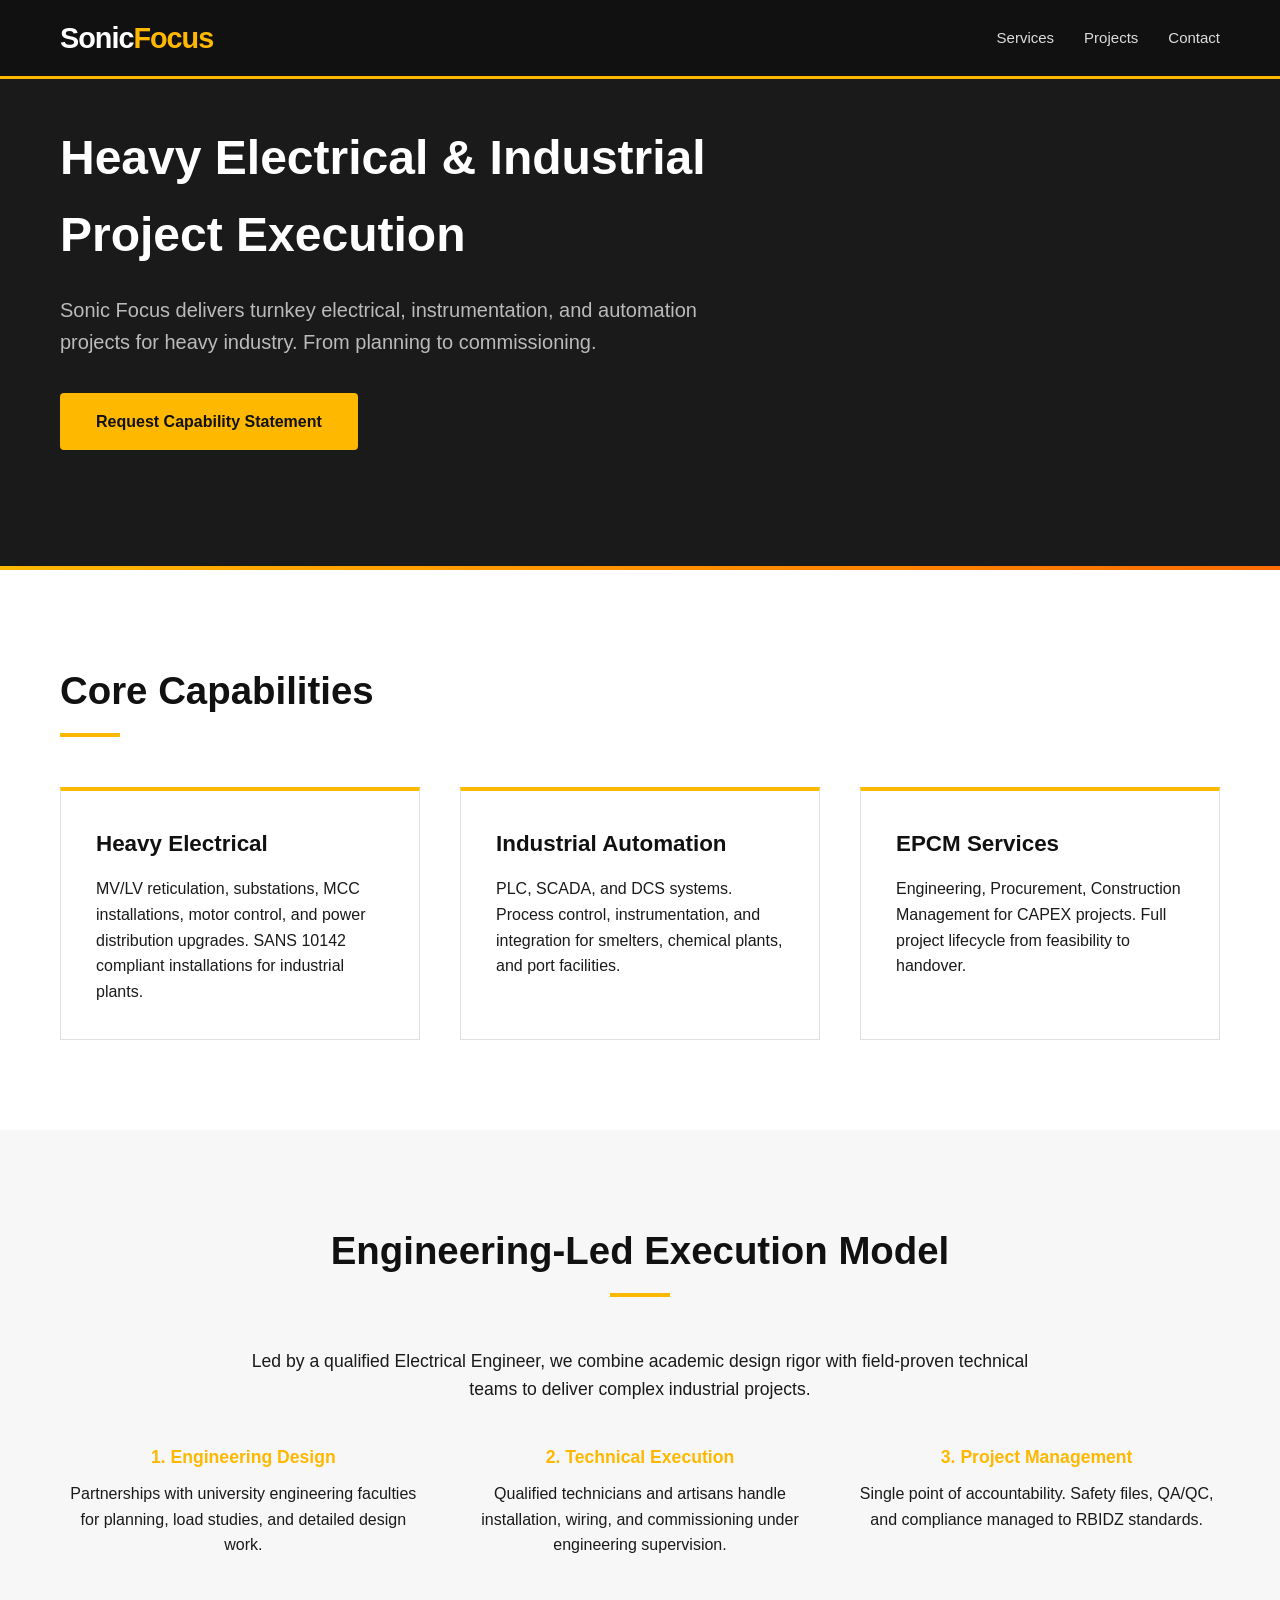
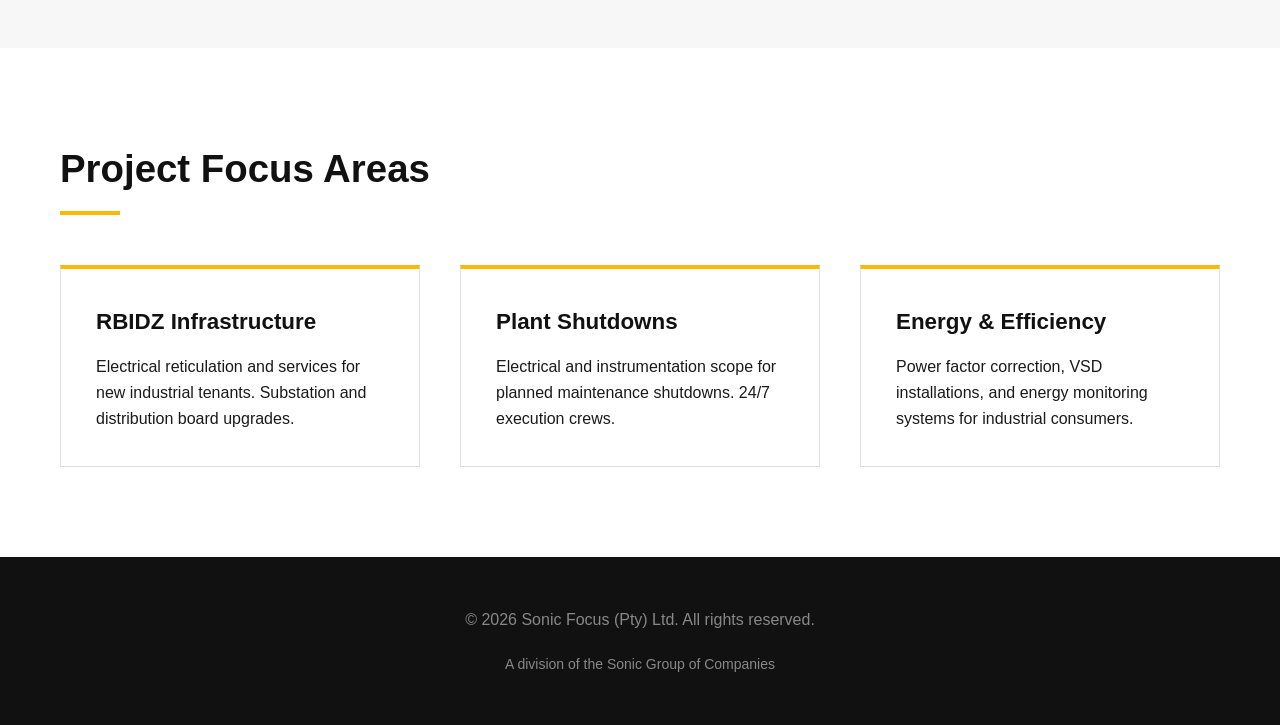
==== index.html @ 1034ff15 "Update header styling for fixed positioning Changed header position from sticky to fixed and added l" ====
<!DOCTYPE html>
<html lang="en">
<head>
    <meta charset="UTF-8">
    <meta name="viewport" content="width=device-width, initial-scale=1.0">
    <title>Sonic Focus | Industrial Electrical & Project Execution</title>
    <meta name="description" content="Sonic Focus executes heavy electrical, automation, and industrial projects within the Republic of South Africa. Engineering management and turnkey delivery.">
    <style>
        * { margin: 0; padding: 0; box-sizing: border-box; }
        body { 
            font-family: -apple-system, BlinkMacSystemFont, 'Segoe UI', Arial, sans-serif;
            line-height: 1.6; 
            color: #1a1a1a;
        }
        .container { max-width: 1200px; margin: 0 auto; padding: 0 20px; }
        
        /* Header */
        <!--
        header { 
            background: #111; 
            color: #fff; 
            padding: 15px 0;
            border-bottom: 3px solid #FFB800;
            position: sticky;
            top: 0;
        }
        -->
        header { 
    background: #111; 
    color: #fff; 
    padding: 15px 0;
    border-bottom: 3px solid #FFB800;
    position: fixed; /* changed from sticky */
    top: 0;
    left: 0;
    right: 0; /* added */
    width: 100%; /* added */
    z-index: 1000;
}
        nav { 
            display: flex; 
            justify-content: space-between; 
            align-items: center;
        }
        .logo { font-size: 1.8rem; font-weight: 800; letter-spacing: -1px; }
        .logo span { color: #FFB800; }
        .nav-links { display: flex; gap: 30px; }
        .nav-links a { 
            color: #ddd; 
            text-decoration: none; 
            font-weight: 500;
            font-size: 15px;
        }
        .nav-links a:hover { color: #FFB800; }
        
        /* Hero */
        .hero {
            background: #1a1a1a;
            color: #fff;
            padding: 120px 20px;
            position: relative;
        }
        .hero::after {
            content: '';
            position: absolute;
            bottom: 0;
            left: 0;
            right: 0;
            height: 4px;
            background: linear-gradient(90deg, #FFB800 0%, #FF6B00 100%);
        }
        .hero h1 { 
            font-size: 3rem; 
            margin-bottom: 20px; 
            max-width: 800px;
        }
        .hero p { 
            font-size: 1.25rem; 
            color: #bbb; 
            max-width: 700px; 
            margin-bottom: 35px;
        }
        .btn {
            display: inline-block;
            background: #FFB800;
            color: #111;
            padding: 16px 36px;
            text-decoration: none;
            border-radius: 4px;
            font-weight: 700;
            font-size: 16px;
        }
        .btn:hover { background: #FFA000; }
        
        /* Sections */
        section { padding: 90px 20px; }
        section h2 { 
            font-size: 2.4rem; 
            margin-bottom: 50px; 
            color: #111;
            position: relative;
            padding-bottom: 15px;
        }
        section h2::after {
            content: '';
            position: absolute;
            bottom: 0;
            left: 0;
            width: 60px;
            height: 4px;
            background: #FFB800;
        }
        .center-title h2::after { left: 50%; transform: translateX(-50%); }
        .center-title { text-align: center; }
        
        .grid-3 {
            display: grid;
            grid-template-columns: repeat(auto-fit, minmax(320px, 1fr));
            gap: 40px;
        }
        .card {
            background: #fff;
            padding: 35px;
            border: 1px solid #e0e0e0;
            border-top: 4px solid #FFB800;
        }
        .card h3 { margin-bottom: 15px; color: #111; font-size: 1.4rem; }
        
        /* Model section */
        #model { background: #f7f7f7; }
        .model-grid {
            display: grid;
            grid-template-columns: repeat(auto-fit, minmax(250px, 1fr));
            gap: 30px;
            margin-top: 40px;
        }
        .model-item { text-align: center; }
        .model-item strong { 
            display: block; 
            font-size: 1.1rem; 
            margin-bottom: 10px;
            color: #FFB800;
        }
        
        /* Footer */
        footer {
            background: #111;
            color: #888;
            padding: 50px 20px;
            text-align: center;
        }
        footer a { color: #FFB800; text-decoration: none; }
        .group { margin-top: 20px; font-size: 14px; }
        
        /* Mobile */
        @media (max-width: 768px) {
            .hero h1 { font-size: 2.1rem; }
            .nav-links { 
                flex-wrap: wrap;
                gap: 15px; 
                font-size: 14px;
            }
        }
    </style>
</head>
<body>
    <header>
        <div class="container">
            <nav>
                <div class="logo">Sonic<span>Focus</span></div>
                <!-- div class="nav-links">
                    <a href="#capabilities">Capabilities</a>
                    <a href="#model">Our Model</a>
                    <a href="#projects">Projects</a>
                    <a href="#contact">Contact</a>
            </div -->
                <div class="nav-links">
                    <a href="#services">Services</a>
                    <!-- a href="#about">About</a -->
                    <a href="#projects">Projects</a>
                    <a href="/contact.html">Contact</a>
                </div>
            </nav>
        </div>
    </header>

    <section class="hero">
        <div class="container">
            <h1>Heavy Electrical & Industrial Project Execution</h1>
            <p>Sonic Focus delivers turnkey electrical, instrumentation, and automation projects for heavy industry. From planning to commissioning.</p>
            <!-- a href="#contact" class="btn">Discuss Your Project</a -->
            <a href="/contact.html" class="btn">Request Capability Statement</a>
        </div>
    </section>

    <section id="capabilities">
        <div class="container">
            <h2>Core Capabilities</h2>
            <div class="grid-3">
                <div class="card">
                    <h3>Heavy Electrical</h3>
                    <p>MV/LV reticulation, substations, MCC installations, motor control, and power distribution upgrades. SANS 10142 compliant installations for industrial plants.</p>
                </div>
                <div class="card">
                    <h3>Industrial Automation</h3>
                    <p>PLC, SCADA, and DCS systems. Process control, instrumentation, and integration for smelters, chemical plants, and port facilities.</p>
                </div>
                <div class="card">
                    <h3>EPCM Services</h3>
                    <p>Engineering, Procurement, Construction Management for CAPEX projects. Full project lifecycle from feasibility to handover.</p>
                </div>
            </div>
        </div>
    </section>

    <section id="model">
        <div class="container">
            <div class="center-title">
                <h2>Engineering-Led Execution Model</h2>
                <p style="max-width: 800px; margin: 0 auto; font-size: 1.1rem;">
                    Led by a qualified Electrical Engineer, we combine academic design rigor with field-proven technical teams to deliver complex industrial projects.
                </p>
            </div>
            <div class="model-grid">
                <div class="model-item">
                    <strong>1. Engineering Design</strong>
                    <p>Partnerships with university engineering faculties for planning, load studies, and detailed design work.</p>
                </div>
                <div class="model-item">
                    <strong>2. Technical Execution</strong>
                    <p>Qualified technicians and artisans handle installation, wiring, and commissioning under engineering supervision.</p>
                </div>
                <div class="model-item">
                    <strong>3. Project Management</strong>
                    <p>Single point of accountability. Safety files, QA/QC, and compliance managed to RBIDZ standards.</p>
                </div>
                <!-- div class="model-item">
                    <strong>4. Local Delivery</strong>
                    <p>Richards Bay-based crews. Rapid mobilization for shutdowns and emergency works within the IDZ.</p>
            </div -->
            </div>
        </div>
    </section>

    <section id="projects">
        <div class="container">
            <h2>Project Focus Areas</h2>
            <div class="grid-3">
                <div class="card">
                    <h3>RBIDZ Infrastructure</h3>
                    <p>Electrical reticulation and services for new industrial tenants. Substation and distribution board upgrades.</p>
                </div>
                <div class="card">
                    <h3>Plant Shutdowns</h3>
                    <p>Electrical and instrumentation scope for planned maintenance shutdowns. 24/7 execution crews.</p>
                </div>
                <div class="card">
                    <h3>Energy & Efficiency</h3>
                    <p>Power factor correction, VSD installations, and energy monitoring systems for industrial consumers.</p>
                </div>
            </div>
        </div>
    </section>

    <footer>
        <div class="container">
            <p>&copy; 2026 Sonic Focus (Pty) Ltd. All rights reserved.</p>
            <p class="group">A division of the Sonic Group of Companies</p>
        </div>
    </footer>
</body>
</html>
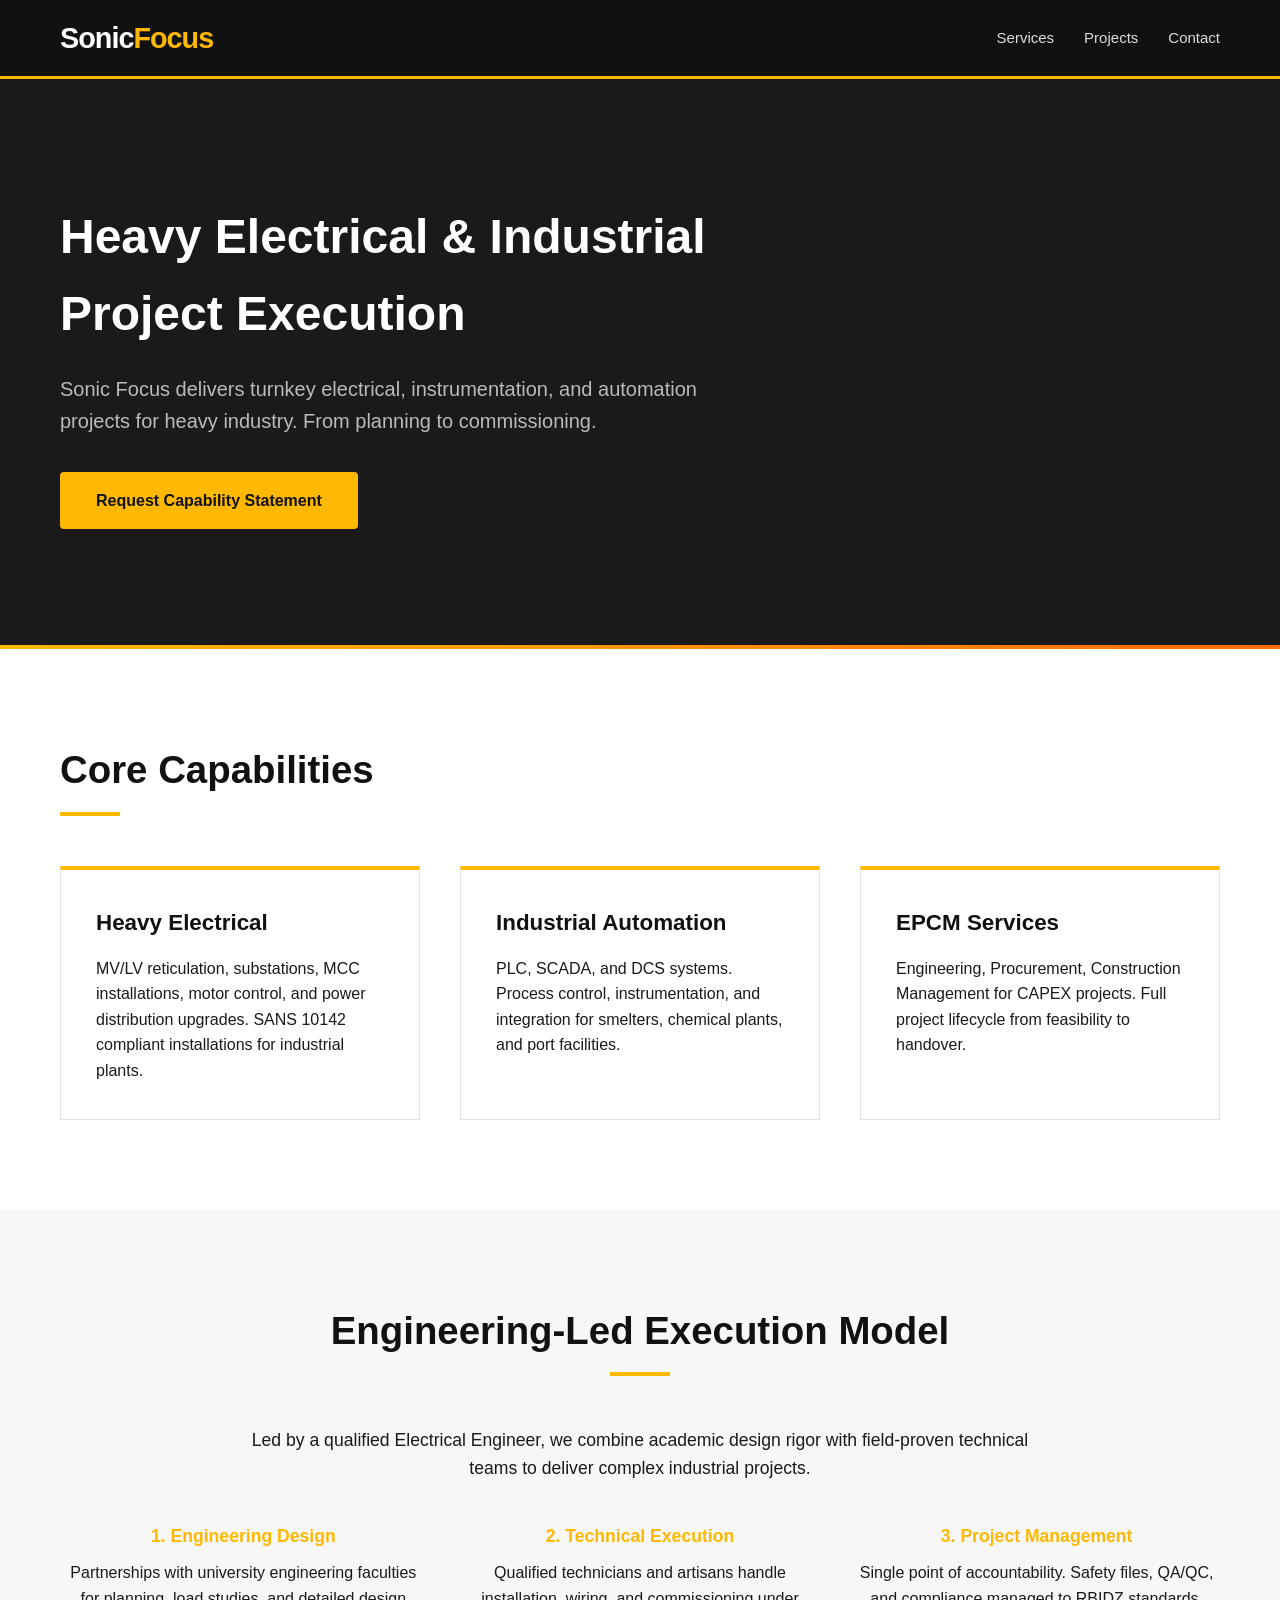
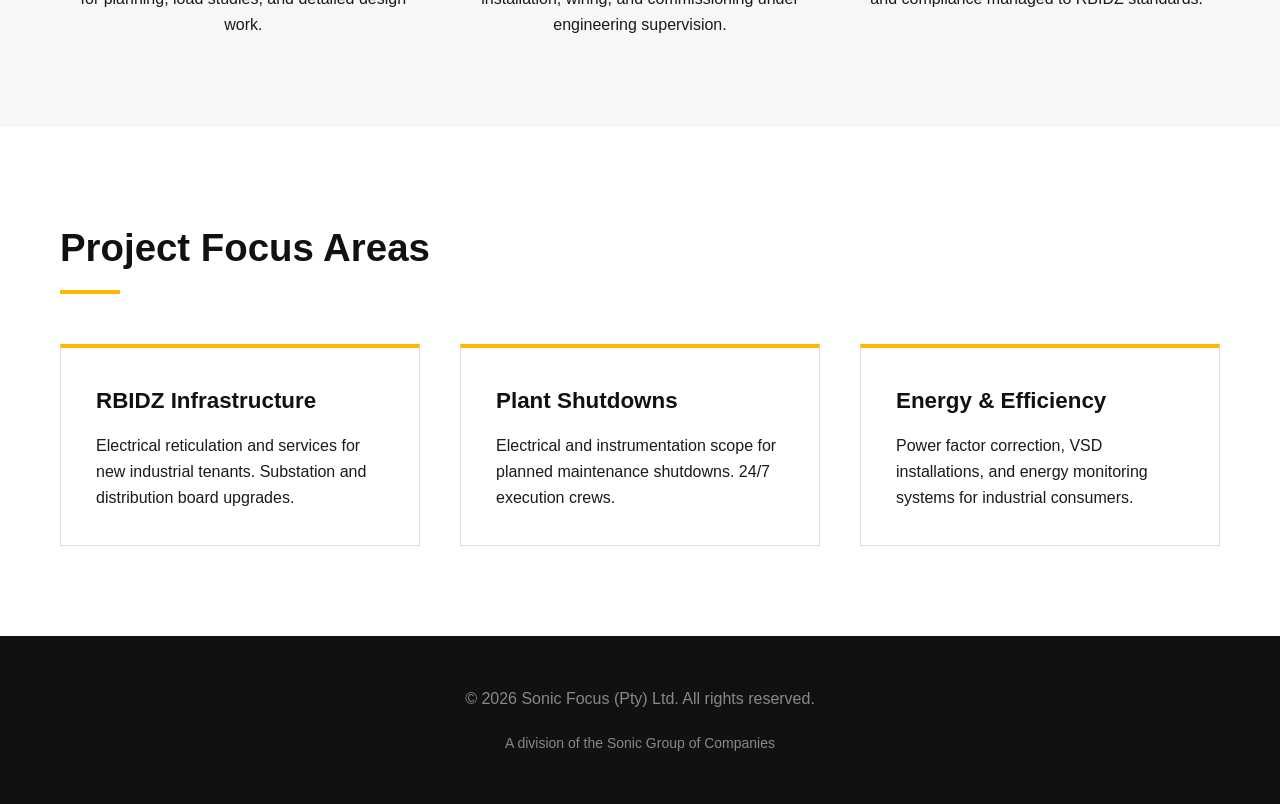
==== commit 0c81fd45: "Enhance header with sticky positioning and border Updated header styles to include a border and ensu" ====
--- a/index.html
+++ b/index.html
@@ -25,6 +25,8 @@
             top: 0;
         }
         -->
+
+        <!--
         header { 
     background: #111; 
     color: #fff; 
@@ -36,6 +38,17 @@
     right: 0; /* added */
     width: 100%; /* added */
     z-index: 1000;
+}
+        -->
+        header { 
+    background: #111; 
+    color: #fff; 
+    padding: 15px 0;
+    border-bottom: 3px solid #FFB800;
+    position: sticky;
+    top: 0;
+    z-index: 1000;   /* 1. Force it to top layer */
+    width: 100%;     /* 2. Prevents weird width bugs on some browsers */
 }
         nav { 
             display: flex; 
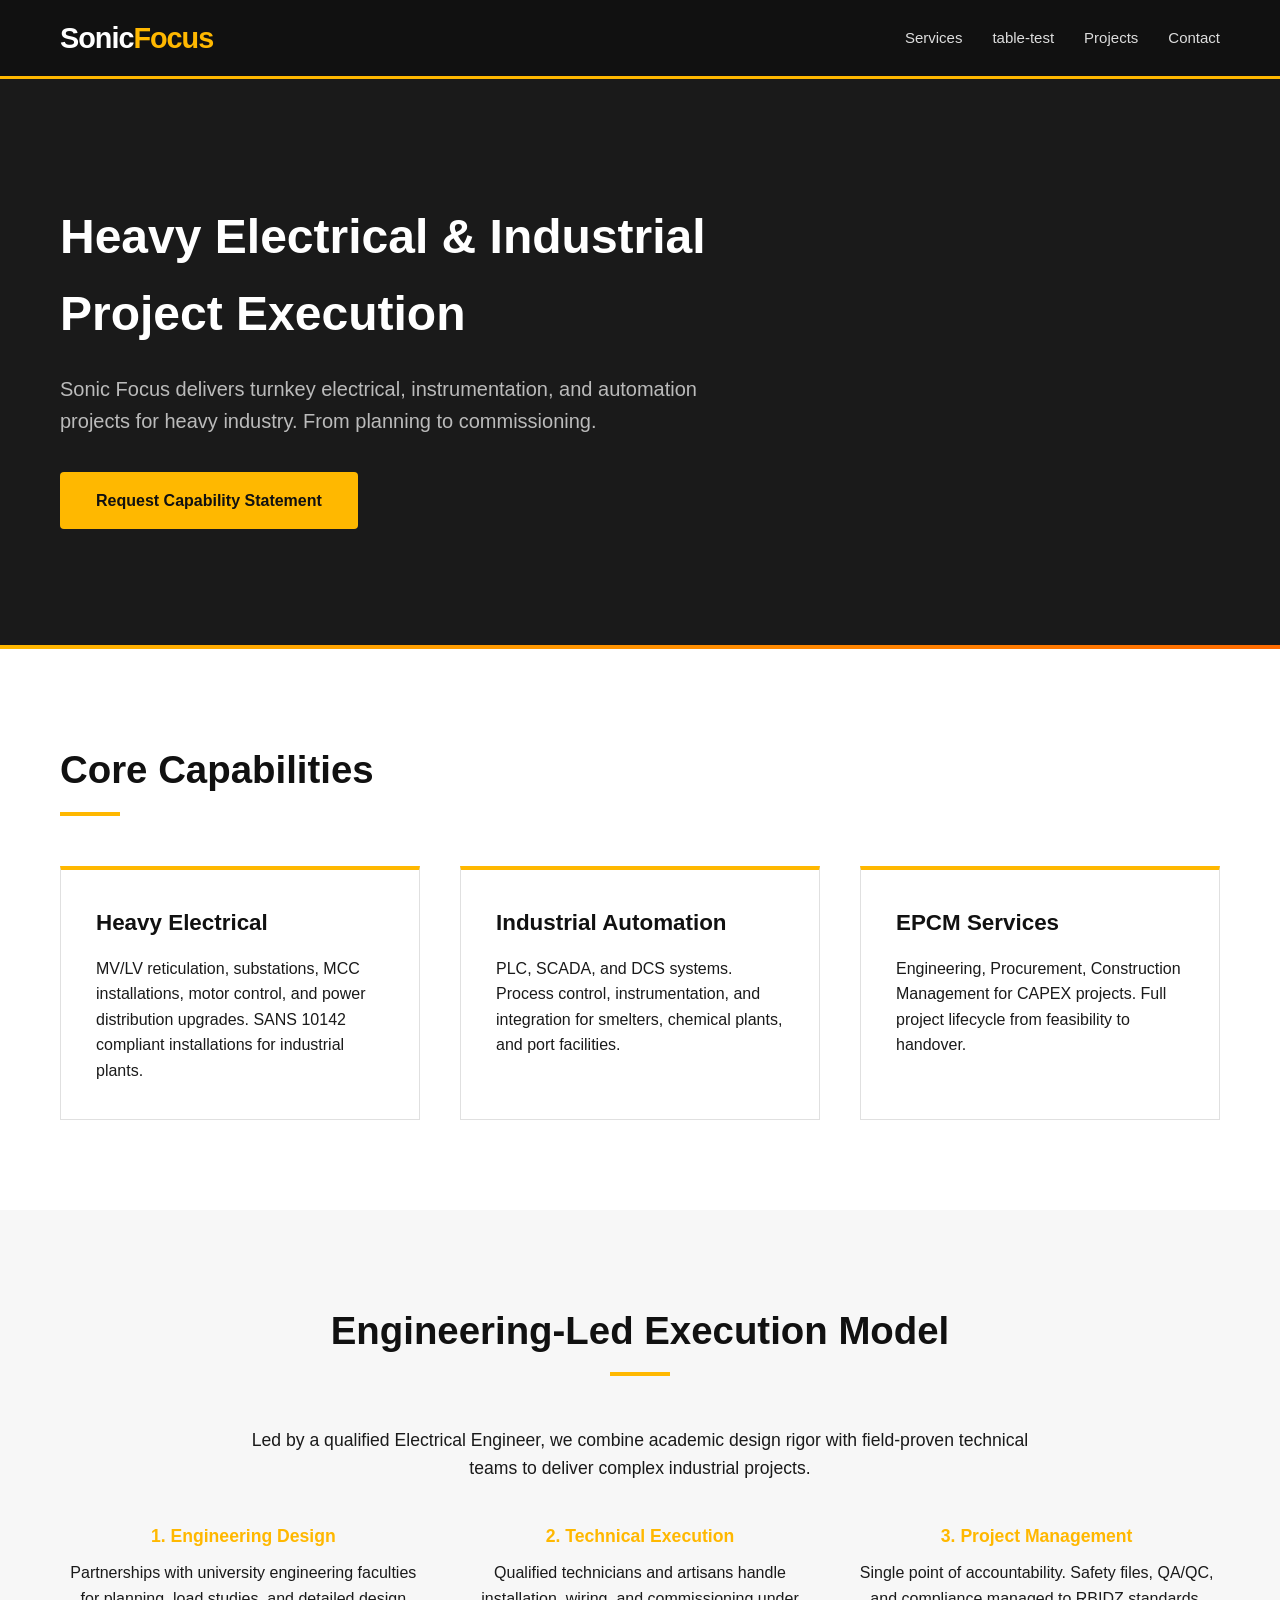
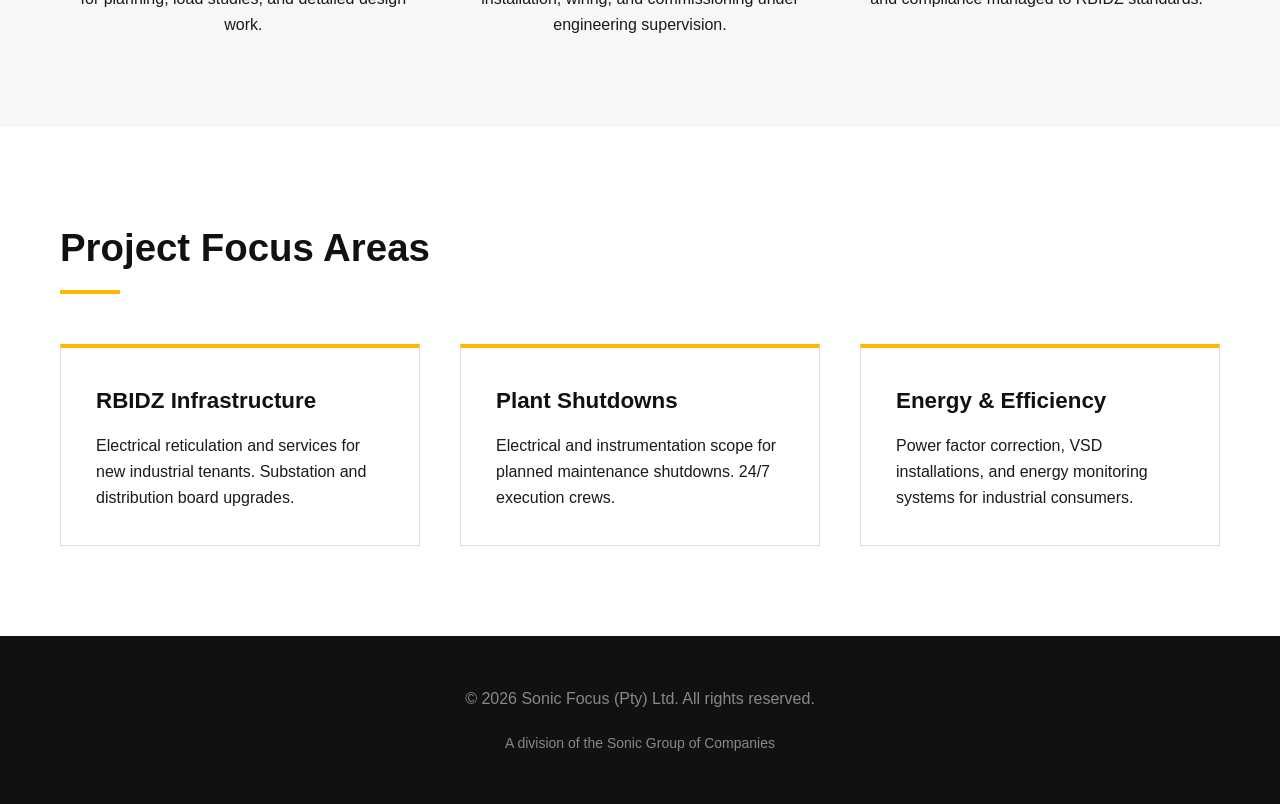
==== commit c94729f2: "Replace About link with table-test link" ====
--- a/index.html
+++ b/index.html
@@ -189,7 +189,7 @@
             </div -->
                 <div class="nav-links">
                     <a href="#services">Services</a>
-                    <!-- a href="#about">About</a -->
+                    <a href="/dynamic-table.html">table-test</a>
                     <a href="#projects">Projects</a>
                     <a href="/contact.html">Contact</a>
                 </div>
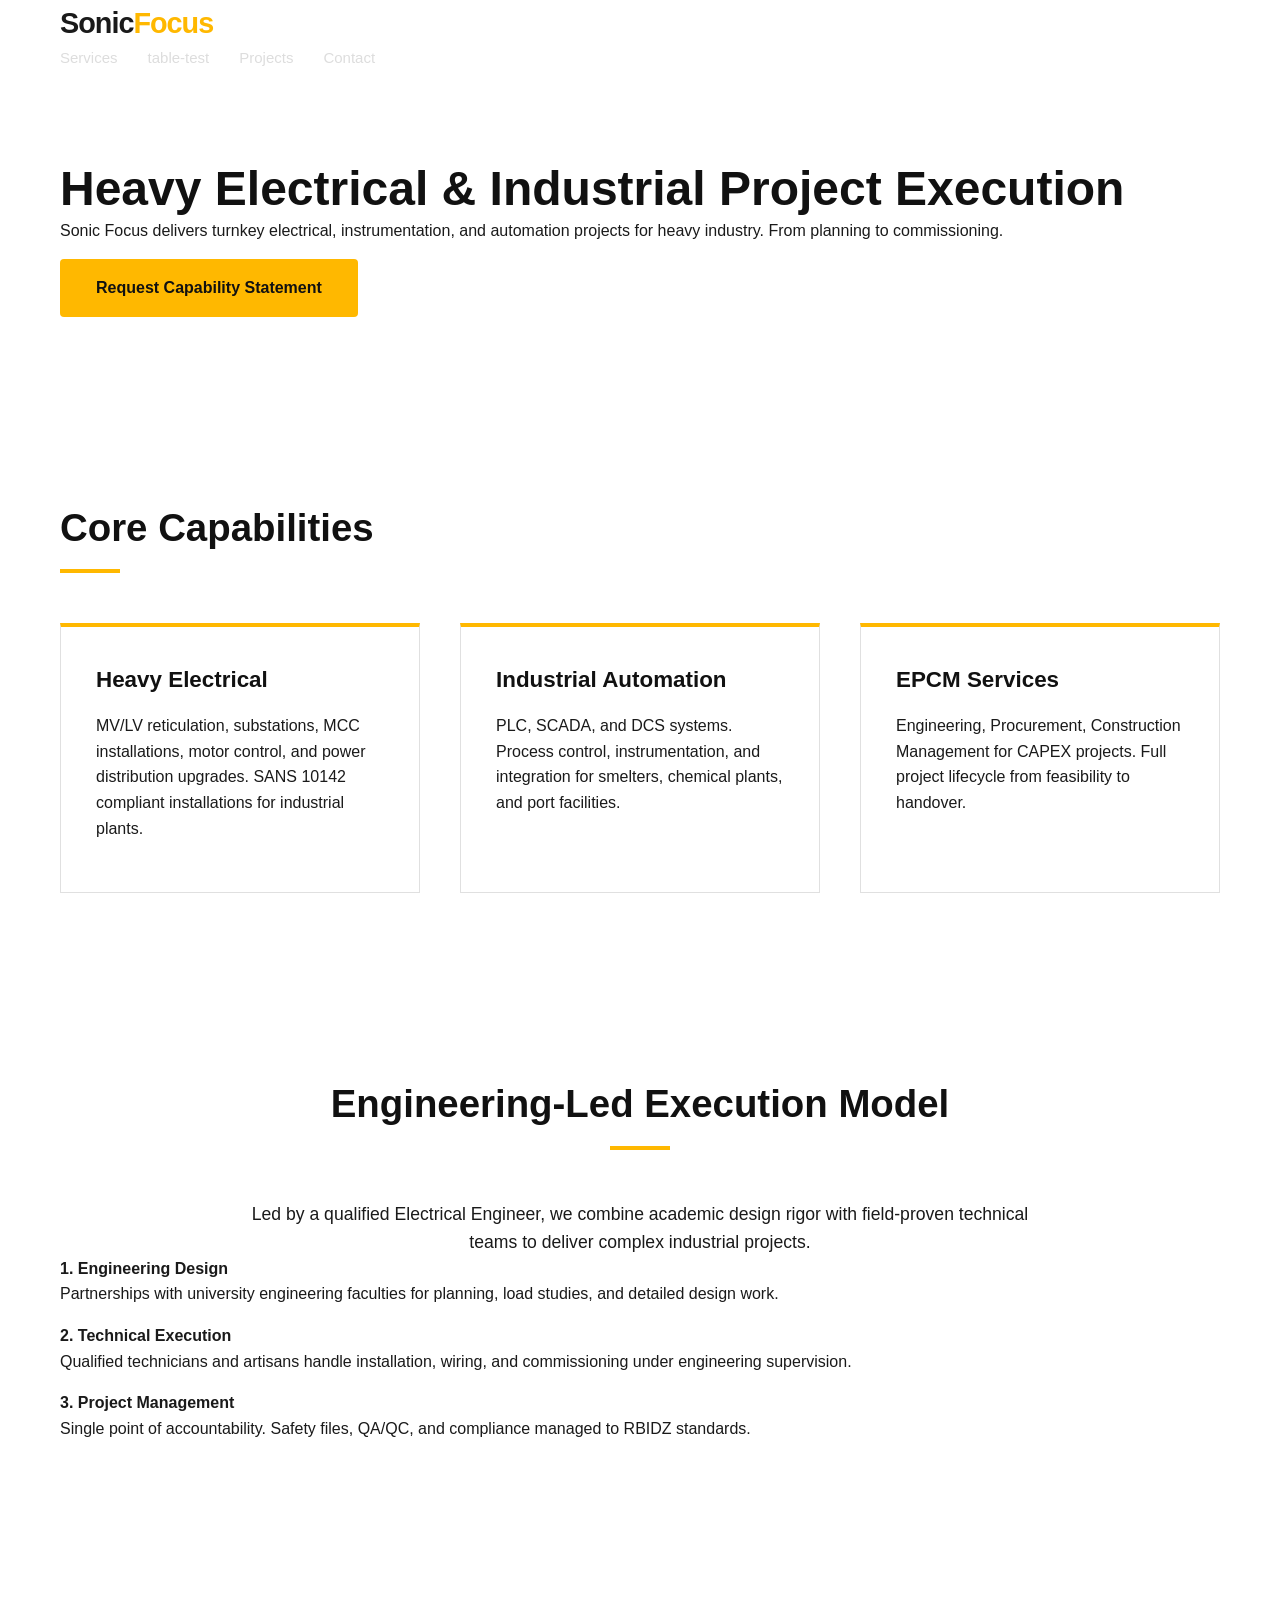
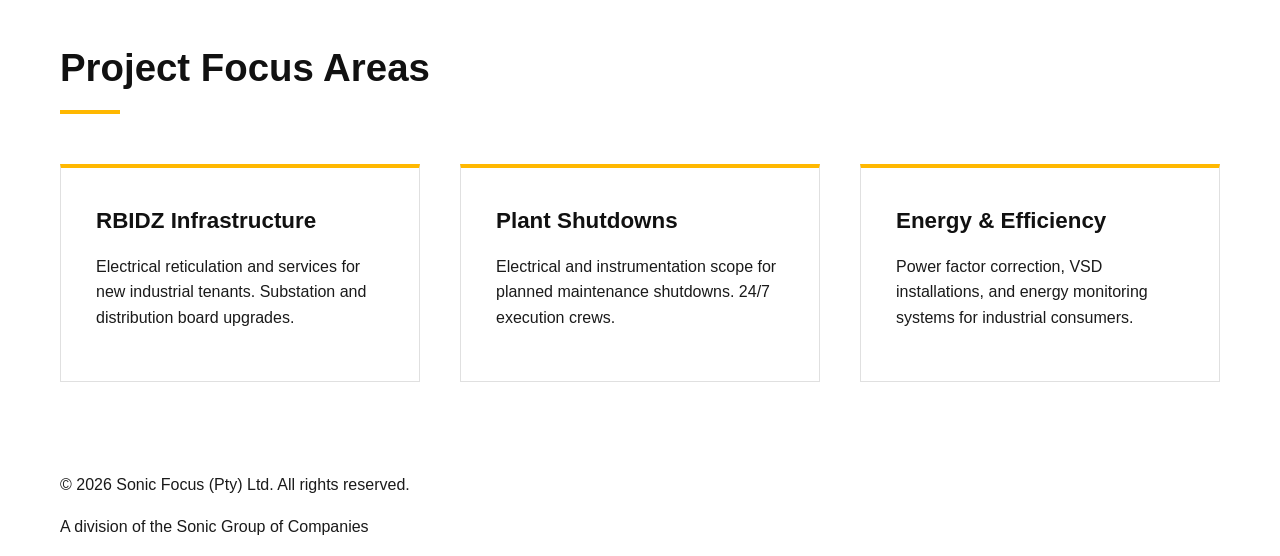
==== commit 85f53584: "Link external CSS instead of using inline styles Removed inline styles and linked external styleshee" ====
--- a/index.html
+++ b/index.html
@@ -5,176 +5,7 @@
     <meta name="viewport" content="width=device-width, initial-scale=1.0">
     <title>Sonic Focus | Industrial Electrical & Project Execution</title>
     <meta name="description" content="Sonic Focus executes heavy electrical, automation, and industrial projects within the Republic of South Africa. Engineering management and turnkey delivery.">
-    <style>
-        * { margin: 0; padding: 0; box-sizing: border-box; }
-        body { 
-            font-family: -apple-system, BlinkMacSystemFont, 'Segoe UI', Arial, sans-serif;
-            line-height: 1.6; 
-            color: #1a1a1a;
-        }
-        .container { max-width: 1200px; margin: 0 auto; padding: 0 20px; }
-        
-        /* Header */
-        <!--
-        header { 
-            background: #111; 
-            color: #fff; 
-            padding: 15px 0;
-            border-bottom: 3px solid #FFB800;
-            position: sticky;
-            top: 0;
-        }
-        -->
-
-        <!--
-        header { 
-    background: #111; 
-    color: #fff; 
-    padding: 15px 0;
-    border-bottom: 3px solid #FFB800;
-    position: fixed; /* changed from sticky */
-    top: 0;
-    left: 0;
-    right: 0; /* added */
-    width: 100%; /* added */
-    z-index: 1000;
-}
-        -->
-        header { 
-    background: #111; 
-    color: #fff; 
-    padding: 15px 0;
-    border-bottom: 3px solid #FFB800;
-    position: sticky;
-    top: 0;
-    z-index: 1000;   /* 1. Force it to top layer */
-    width: 100%;     /* 2. Prevents weird width bugs on some browsers */
-}
-        nav { 
-            display: flex; 
-            justify-content: space-between; 
-            align-items: center;
-        }
-        .logo { font-size: 1.8rem; font-weight: 800; letter-spacing: -1px; }
-        .logo span { color: #FFB800; }
-        .nav-links { display: flex; gap: 30px; }
-        .nav-links a { 
-            color: #ddd; 
-            text-decoration: none; 
-            font-weight: 500;
-            font-size: 15px;
-        }
-        .nav-links a:hover { color: #FFB800; }
-        
-        /* Hero */
-        .hero {
-            background: #1a1a1a;
-            color: #fff;
-            padding: 120px 20px;
-            position: relative;
-        }
-        .hero::after {
-            content: '';
-            position: absolute;
-            bottom: 0;
-            left: 0;
-            right: 0;
-            height: 4px;
-            background: linear-gradient(90deg, #FFB800 0%, #FF6B00 100%);
-        }
-        .hero h1 { 
-            font-size: 3rem; 
-            margin-bottom: 20px; 
-            max-width: 800px;
-        }
-        .hero p { 
-            font-size: 1.25rem; 
-            color: #bbb; 
-            max-width: 700px; 
-            margin-bottom: 35px;
-        }
-        .btn {
-            display: inline-block;
-            background: #FFB800;
-            color: #111;
-            padding: 16px 36px;
-            text-decoration: none;
-            border-radius: 4px;
-            font-weight: 700;
-            font-size: 16px;
-        }
-        .btn:hover { background: #FFA000; }
-        
-        /* Sections */
-        section { padding: 90px 20px; }
-        section h2 { 
-            font-size: 2.4rem; 
-            margin-bottom: 50px; 
-            color: #111;
-            position: relative;
-            padding-bottom: 15px;
-        }
-        section h2::after {
-            content: '';
-            position: absolute;
-            bottom: 0;
-            left: 0;
-            width: 60px;
-            height: 4px;
-            background: #FFB800;
-        }
-        .center-title h2::after { left: 50%; transform: translateX(-50%); }
-        .center-title { text-align: center; }
-        
-        .grid-3 {
-            display: grid;
-            grid-template-columns: repeat(auto-fit, minmax(320px, 1fr));
-            gap: 40px;
-        }
-        .card {
-            background: #fff;
-            padding: 35px;
-            border: 1px solid #e0e0e0;
-            border-top: 4px solid #FFB800;
-        }
-        .card h3 { margin-bottom: 15px; color: #111; font-size: 1.4rem; }
-        
-        /* Model section */
-        #model { background: #f7f7f7; }
-        .model-grid {
-            display: grid;
-            grid-template-columns: repeat(auto-fit, minmax(250px, 1fr));
-            gap: 30px;
-            margin-top: 40px;
-        }
-        .model-item { text-align: center; }
-        .model-item strong { 
-            display: block; 
-            font-size: 1.1rem; 
-            margin-bottom: 10px;
-            color: #FFB800;
-        }
-        
-        /* Footer */
-        footer {
-            background: #111;
-            color: #888;
-            padding: 50px 20px;
-            text-align: center;
-        }
-        footer a { color: #FFB800; text-decoration: none; }
-        .group { margin-top: 20px; font-size: 14px; }
-        
-        /* Mobile */
-        @media (max-width: 768px) {
-            .hero h1 { font-size: 2.1rem; }
-            .nav-links { 
-                flex-wrap: wrap;
-                gap: 15px; 
-                font-size: 14px;
-            }
-        }
-    </style>
+    <link rel="stylesheet" href="/assets/css/sonic.css">
 </head>
 <body>
     <header>
--- a/assets/css/sonic.css
+++ b/assets/css/sonic.css
@@ -0,0 +1,203 @@
+/* /assets/css/sonic.css */
+/* Sonic Focus - Global Stylesheet */
+/* Used on: public site + client portal */
+
+:root {
+  /* Brand Colors */
+  --sf-dark: #111111;
+  --sf-gold: #FFB800;
+  --sf-gold-hover: #FFA000;
+  --sf-orange: #FF6B00;
+  --sf-text: #1A1A1A;
+  --sf-text-light: #666666;
+  --sf-text-muted: #888888;
+  --sf-white: #FFFFFF;
+  --sf-border: #E0E0E0;
+  --sf-bg-light: #F7F7F7;
+  --sf-success: #16A34A;
+  
+  /* Layout */
+  --header-height: 64px;
+  --container-width: 1200px;
+  --font: -apple-system, BlinkMacSystemFont, 'Segoe UI', Arial, sans-serif;
+}
+
+/* Reset & Base */
+* { margin: 0; padding: 0; box-sizing: border-box; }
+
+body { 
+  font-family: var(--font);
+  line-height: 1.6; 
+  color: var(--sf-text);
+  background: var(--sf-white);
+  display: flex;
+  flex-direction: column;
+  min-height: 100vh;
+}
+
+.container { 
+  max-width: var(--container-width); 
+  margin: 0 auto; 
+  padding: 0 20px; 
+}
+
+/* Typography */
+h1, h2, h3 { color: var(--sf-dark); font-weight: 700; }
+h1 { font-size: 3rem; line-height: 1.2; }
+h2 { 
+  font-size: 2.4rem; 
+  margin-bottom: 50px; 
+  position: relative;
+  padding-bottom: 15px;
+}
+h2::after {
+  content: '';
+  position: absolute;
+  bottom: 0;
+  left: 0;
+  width: 60px;
+  height: 4px;
+  background: var(--sf-gold);
+}
+.center-title { text-align: center; }
+.center-title h2::after { left: 50%; transform: translateX(-50%); }
+
+p { margin-bottom: 1rem; }
+
+/* Header - Used site-wide */
+.site-header { 
+  background: var(--sf-dark); 
+  color: var(--sf-white); 
+  padding: 15px 0;
+  border-bottom: 3px solid var(--sf-gold);
+  position: sticky;
+  top: 0;
+  z-index: 1000;
+  width: 100%;
+}
+
+.site-header nav { 
+  display: flex; 
+  justify-content: space-between; 
+  align-items: center;
+}
+
+.logo { 
+  font-size: 1.8rem; 
+  font-weight: 800; 
+  letter-spacing: -1px; 
+}
+
+.logo span { color: var(--sf-gold); }
+
+.nav-links { 
+  display: flex; 
+  gap: 30px; 
+}
+
+.nav-links a { 
+  color: #ddd; 
+  text-decoration: none; 
+  font-weight: 500;
+  font-size: 15px;
+  transition: color 0.2s;
+}
+
+.nav-links a:hover, 
+.nav-links a.active { color: var(--sf-gold); }
+
+/* Buttons */
+.btn {
+  display: inline-block;
+  background: var(--sf-gold);
+  color: var(--sf-dark);
+  padding: 16px 36px;
+  text-decoration: none;
+  border-radius: 4px;
+  font-weight: 700;
+  font-size: 16px;
+  transition: all 0.2s;
+  border: none;
+  cursor: pointer;
+}
+
+.btn:hover { 
+  background: var(--sf-gold-hover); 
+  transform: translateY(-1px);
+}
+
+.btn-secondary {
+  background: transparent;
+  color: var(--sf-text);
+  border: 1px solid var(--sf-border);
+}
+
+.btn-secondary:hover {
+  background: var(--sf-bg-light);
+}
+
+/* Grid System */
+.grid-3 {
+  display: grid;
+  grid-template-columns: repeat(auto-fit, minmax(320px, 1fr));
+  gap: 40px;
+}
+
+/* Cards */
+.card {
+  background: var(--sf-white);
+  padding: 35px;
+  border: 1px solid var(--sf-border);
+  border-top: 4px solid var(--sf-gold);
+}
+
+.card h3 { 
+  margin-bottom: 15px; 
+  color: var(--sf-dark); 
+  font-size: 1.4rem; 
+}
+
+/* Sections */
+section { padding: 90px 20px; }
+main { flex: 1; }
+
+/* Footer - Used site-wide */
+.site-footer {
+  background: var(--sf-dark);
+  color: var(--sf-text-muted);
+  padding: 50px 20px;
+  text-align: center;
+  margin-top: auto;
+}
+
+.site-footer a { 
+  color: var(--sf-gold); 
+  text-decoration: none; 
+}
+
+.site-footer a:hover {
+  text-decoration: underline;
+}
+
+.site-footer .group { 
+  margin-top: 20px; 
+  font-size: 14px; 
+}
+
+/* Utilities */
+.text-center { text-align: center; }
+.mt-1 { margin-top: 1rem; }
+.mt-2 { margin-top: 2rem; }
+
+/* Mobile */
+@media (max-width: 768px) {
+  h1 { font-size: 2.1rem; }
+  h2 { font-size: 2rem; }
+  .nav-links { 
+    flex-wrap: wrap;
+    gap: 15px; 
+    font-size: 14px;
+  }
+  section { padding: 60px 20px; }
+  .grid-3 { gap: 25px; }
+}
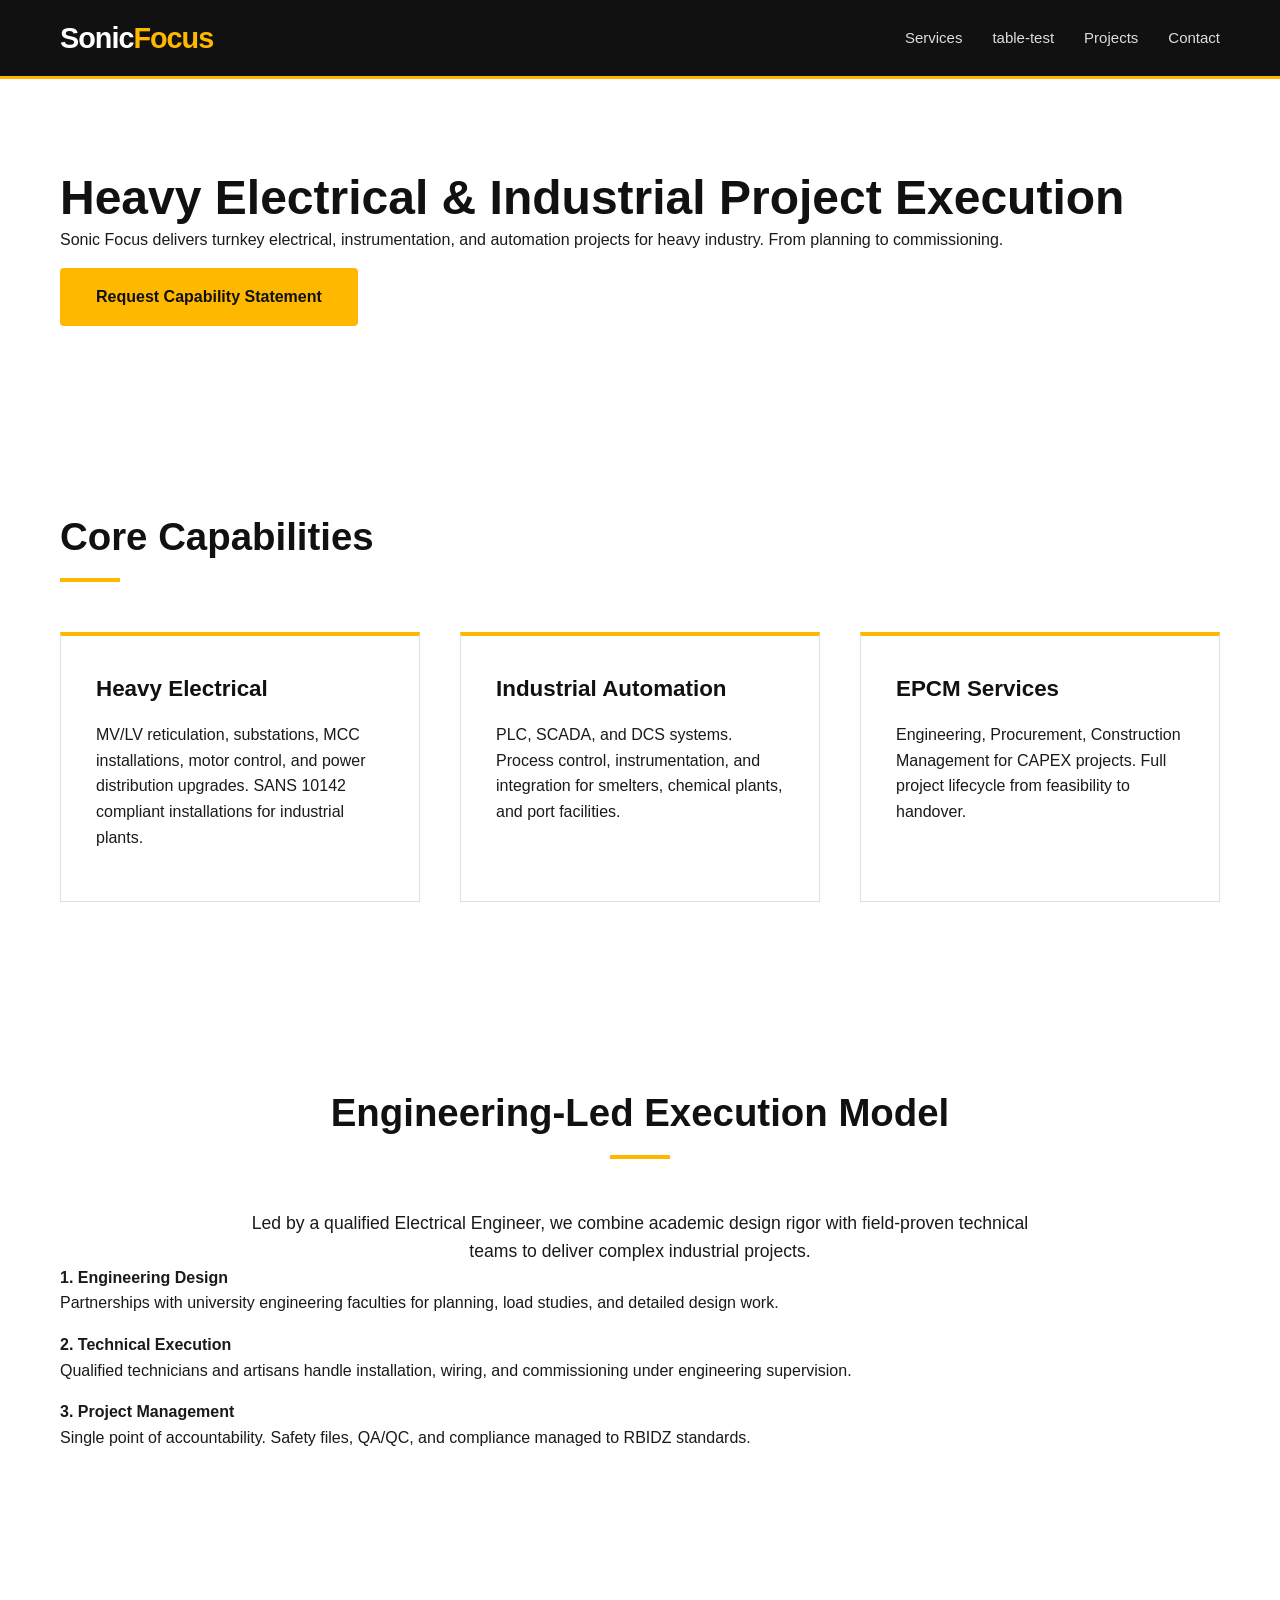
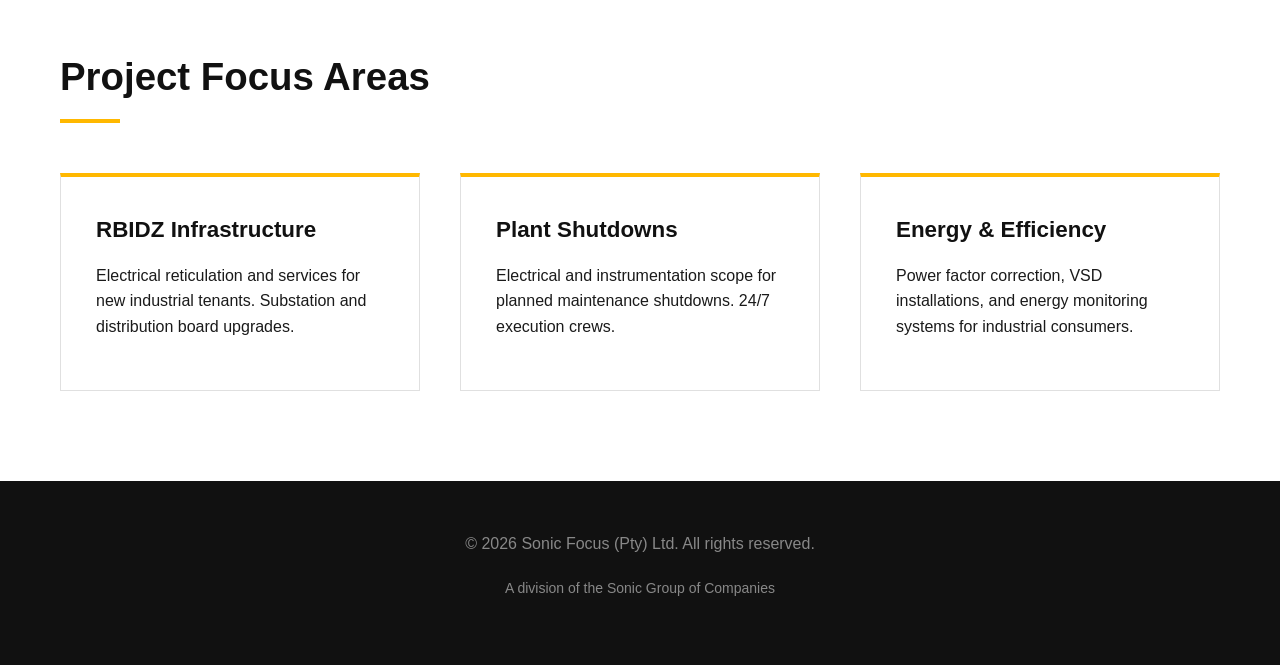
==== commit 1d3080f6: "Change header and footer styles to class-based" ====
--- a/index.html
+++ b/index.html
@@ -8,7 +8,7 @@
     <link rel="stylesheet" href="/assets/css/sonic.css">
 </head>
 <body>
-    <header>
+    <header class="site-header">
         <div class="container">
             <nav>
                 <div class="logo">Sonic<span>Focus</span></div>
@@ -106,7 +106,7 @@
         </div>
     </section>
 
-    <footer>
+    <footer class="site-footer">
         <div class="container">
             <p>&copy; 2026 Sonic Focus (Pty) Ltd. All rights reserved.</p>
             <p class="group">A division of the Sonic Group of Companies</p>
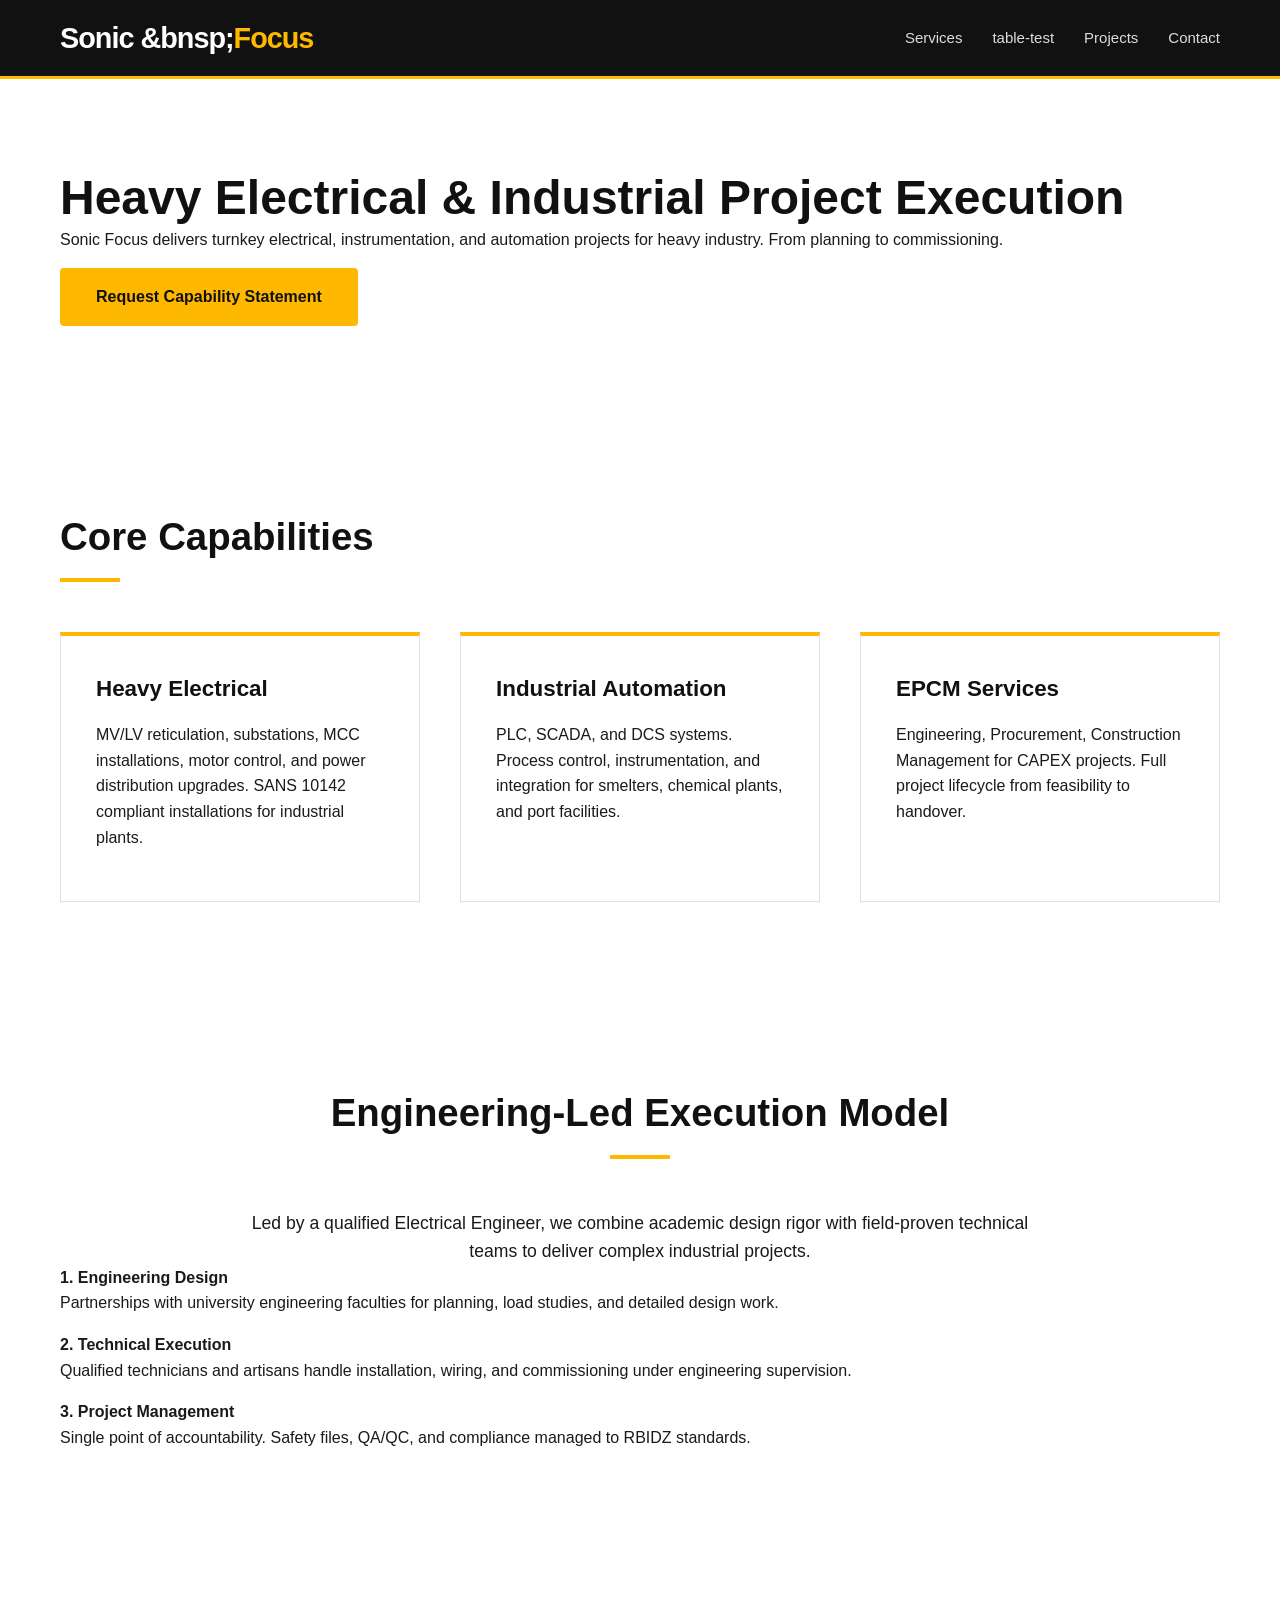
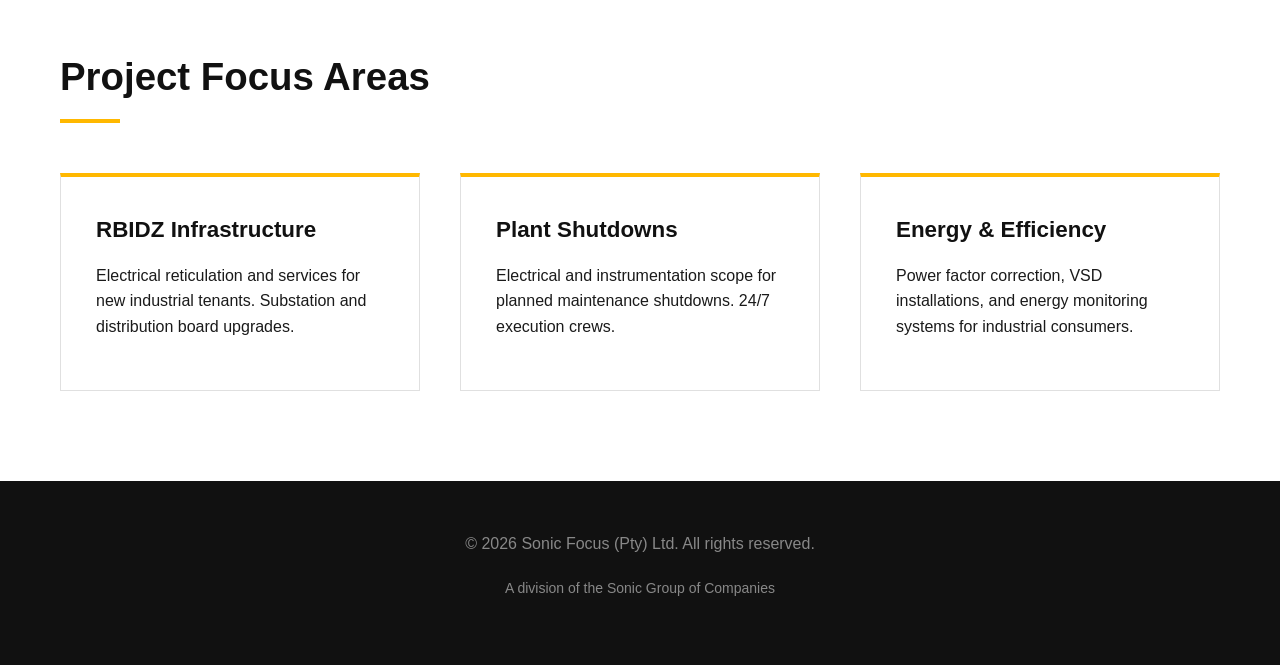
==== commit b4a30812: "Update header section in index.html Removed old navigation links and updated logo formatting." ====
--- a/index.html
+++ b/index.html
@@ -11,13 +11,7 @@
     <header class="site-header">
         <div class="container">
             <nav>
-                <div class="logo">Sonic<span>Focus</span></div>
-                <!-- div class="nav-links">
-                    <a href="#capabilities">Capabilities</a>
-                    <a href="#model">Our Model</a>
-                    <a href="#projects">Projects</a>
-                    <a href="#contact">Contact</a>
-            </div -->
+                <div class="logo">Sonic &bnsp;<span>Focus</span></div>
                 <div class="nav-links">
                     <a href="#services">Services</a>
                     <a href="/dynamic-table.html">table-test</a>
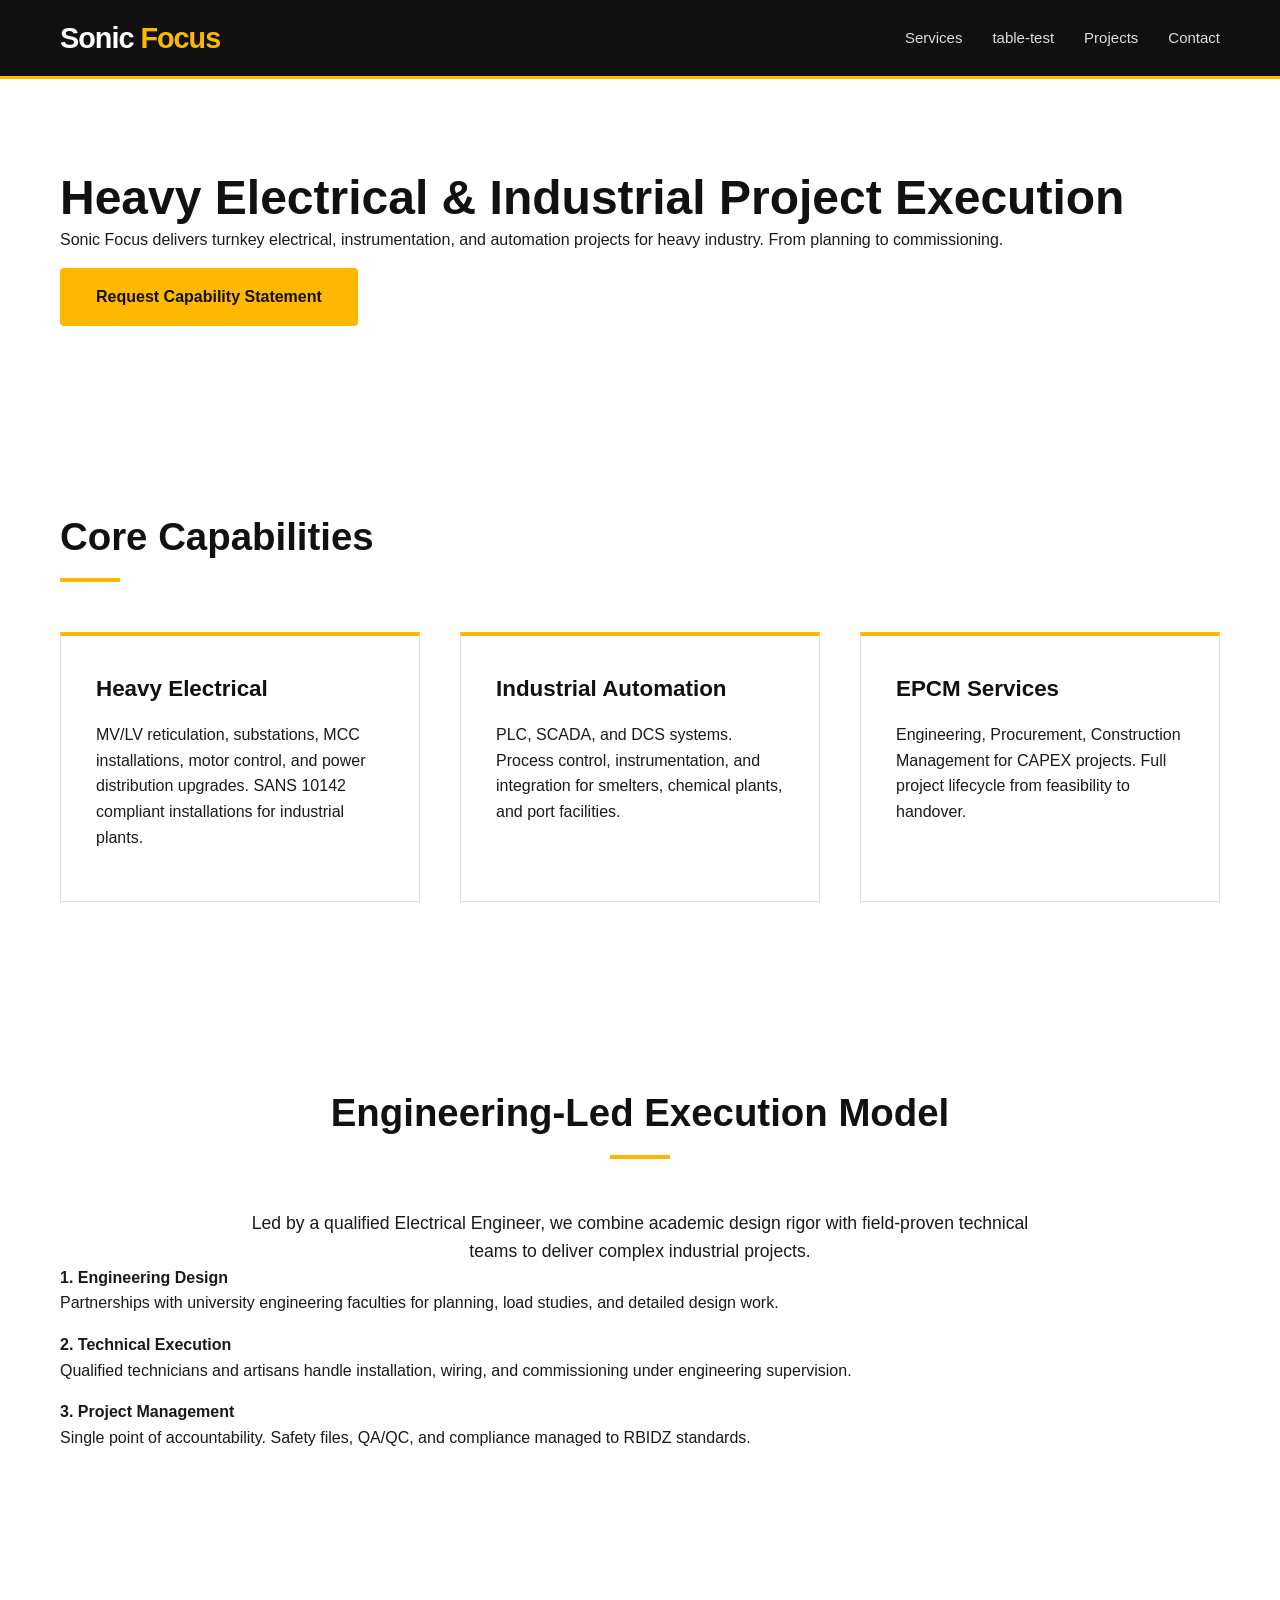
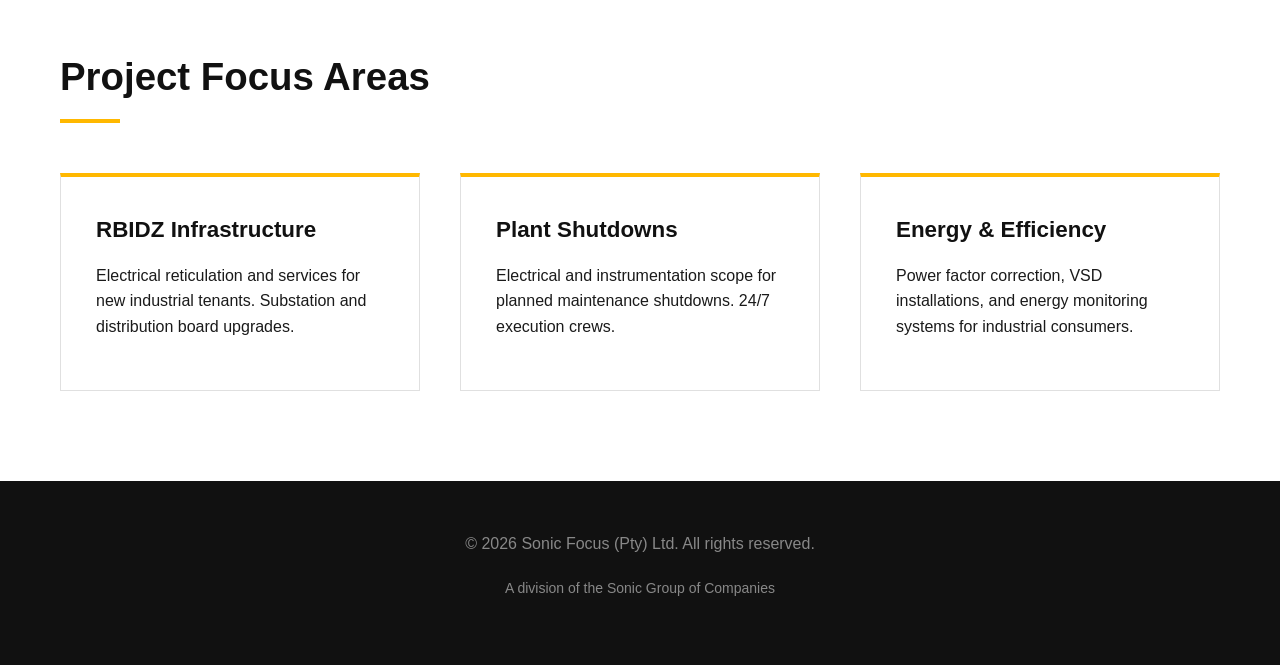
==== commit 6ccf5f64: "Fix logo HTML by removing unnecessary character" ====
--- a/index.html
+++ b/index.html
@@ -11,7 +11,7 @@
     <header class="site-header">
         <div class="container">
             <nav>
-                <div class="logo">Sonic &bnsp;<span>Focus</span></div>
+                <div class="logo">Sonic <span>Focus</span></div>
                 <div class="nav-links">
                     <a href="#services">Services</a>
                     <a href="/dynamic-table.html">table-test</a>
